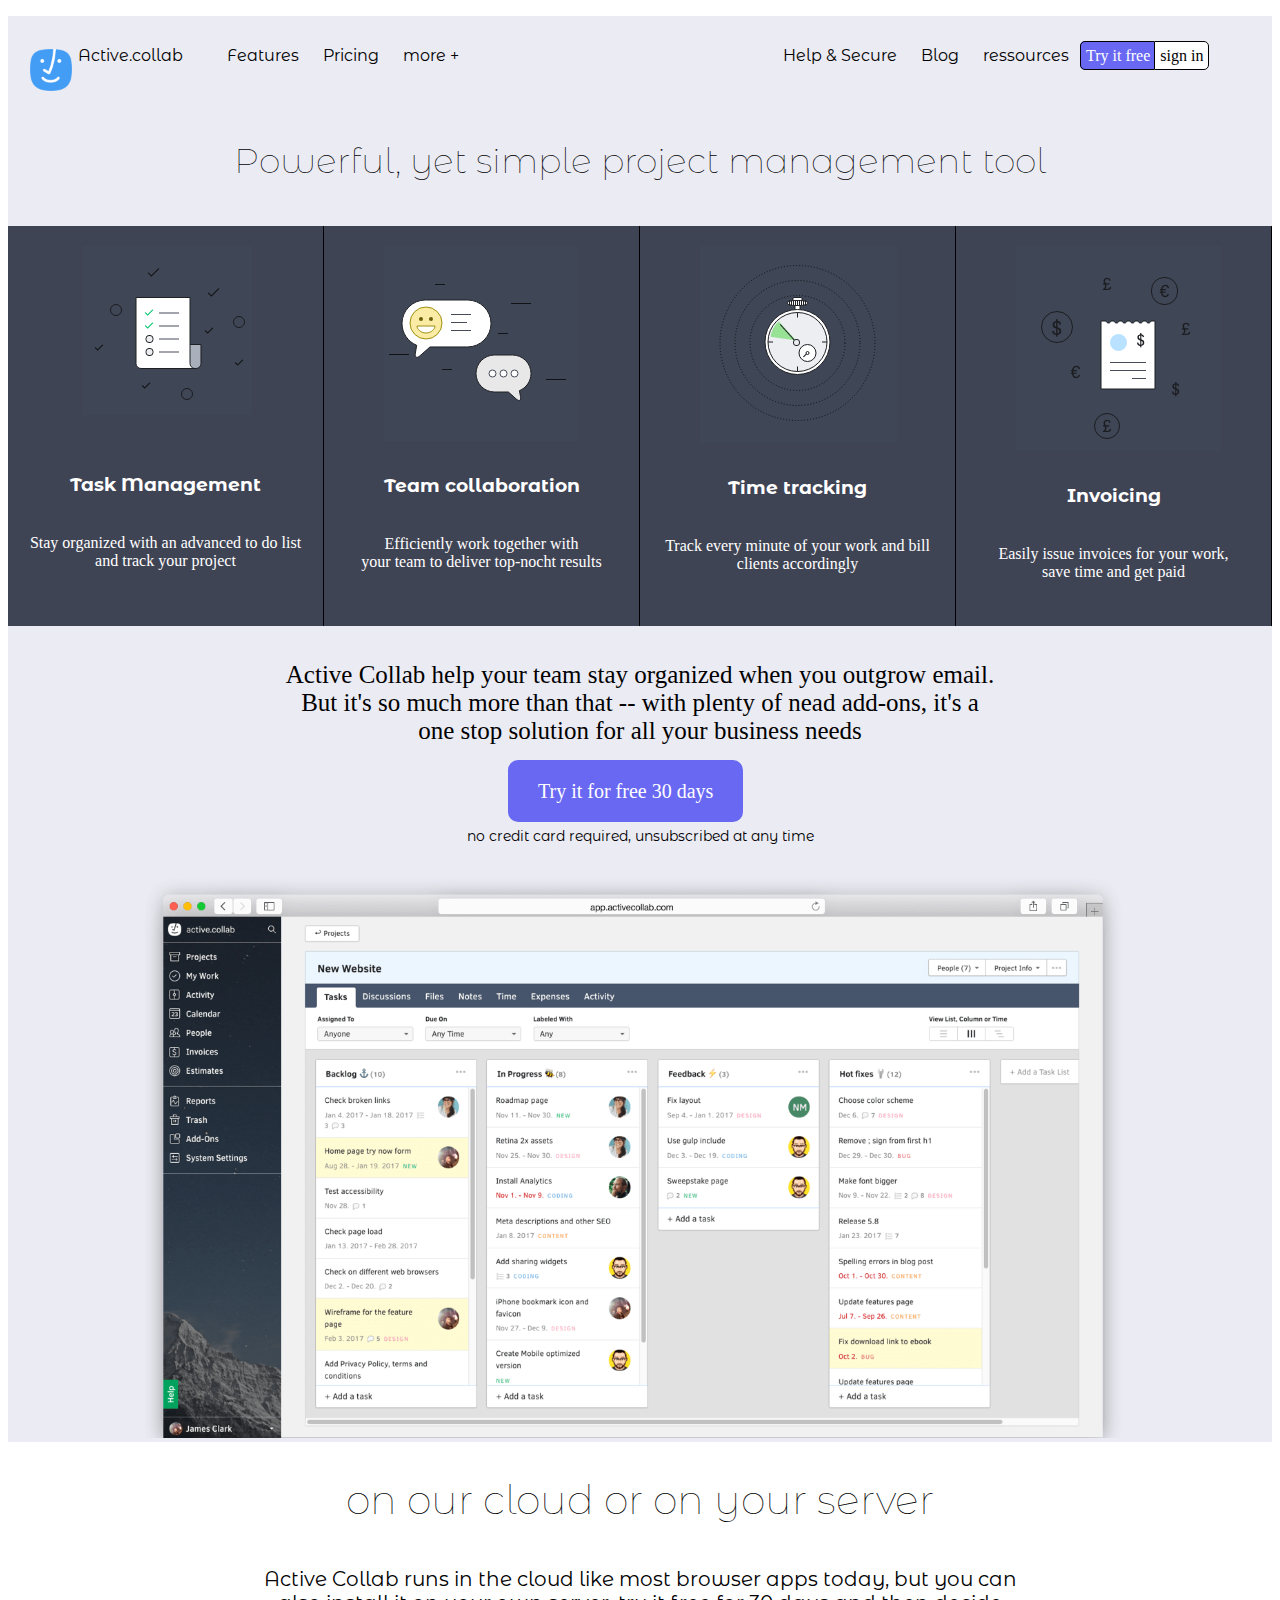
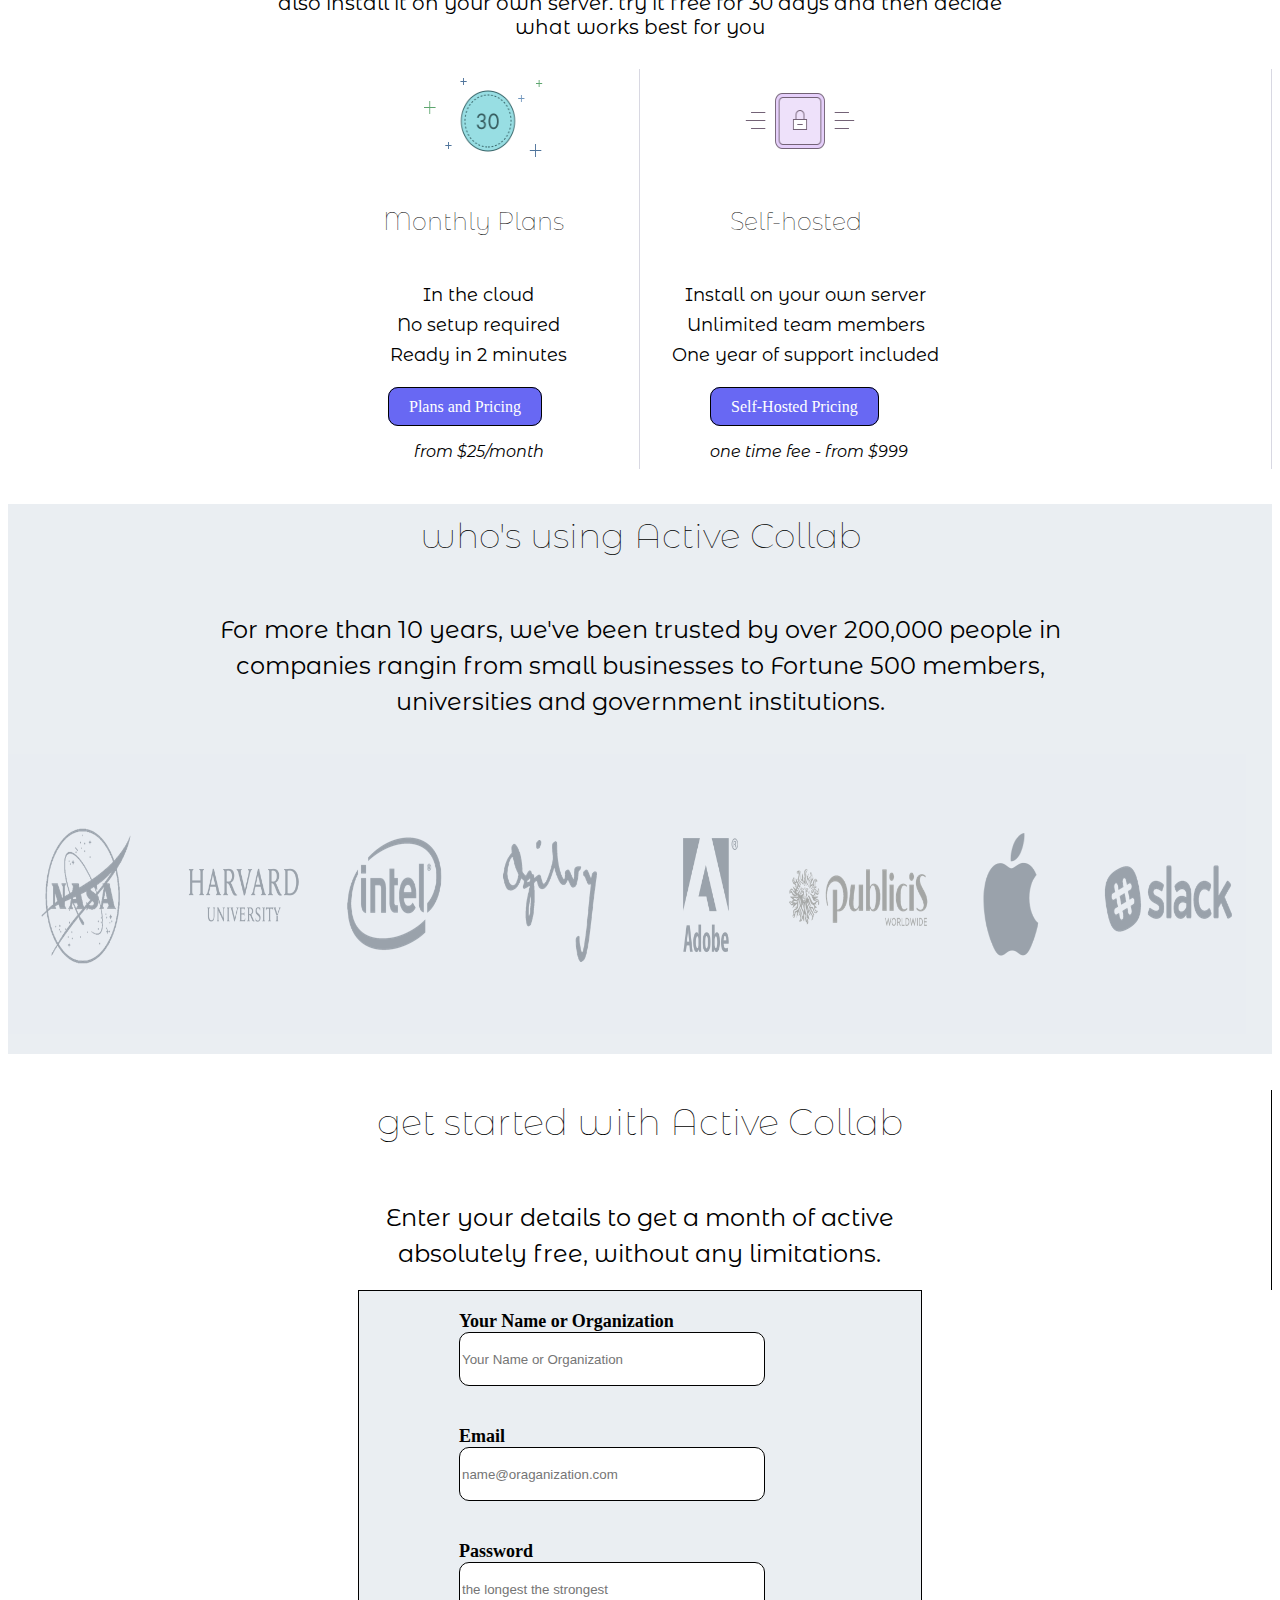
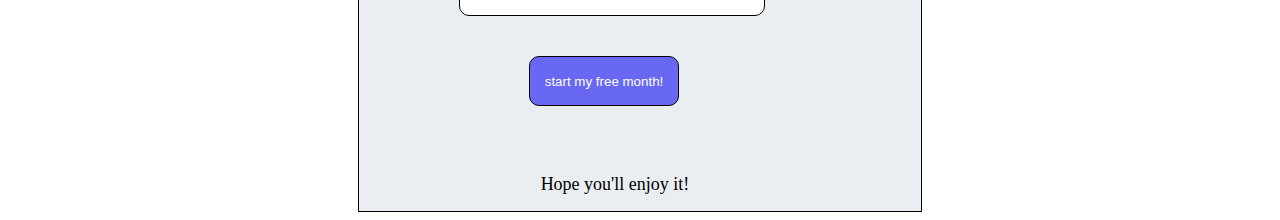
==== Activecollab/index.html @ 21b17a44 "Add files via upload" ====
<!DOCTYPE html>
<html>
    <head>
        <title>ActiveCollab</title>
        <meta charset="utf-8">
        <link rel="stylesheet" href="webroot/css/collab.css">
        <link href="https://fonts.googleapis.com/css?family=Montserrat+Alternates&display=swap" rel="stylesheet">

    </head>

    <body>
        <header>
            <nav>
                <ul>
                    <img  id="favicon" src="webroot/images/favicon.ico.png" alt="icon">
                    <li>Active.collab</li>
                    <li class="menu"> Features</li>
                    <li class="menu">Pricing</li>
                    <li class="menu">more +</li>
                    <li class="menuF">Help & Secure</li>
                    <li class="menuF">Blog</li>
                    <li class="menuF">ressources</li>
                    <a class="buttonMenu1" href="#">Try it free</a>
                    <a class="buttonMenu2" href="#">sign in</a>
                </ul>
            </nav>
            <h1>Powerful, yet simple project management tool</h1>

            <div>
                <article>
                    <img id="logo1" src="webroot/images/Docs.png" alt="Tasks">
                    <h3>Task Management</h3>
                    <p>Stay organized with an advanced to do list and track your project</p>
                </article>
    
                <article>
                    <img class="logo" src="webroot/images/teamCLogo.png" alt="Team">
                    <h3>Team collaboration</h3>
                    <p>Efficiently work together with <br> your team to deliver top-nocht results</p>
                </article>
    
                <article>
                <img class="logo" src="webroot/images/timetracking.png" alt="Time">
                <h3>Time tracking</h3>
                <p>Track every minute of your work and bill clients accordingly</p>
                </article>
    
                <article>
                    <img class="logo" src="webroot/images/invoicing.png" alt="invoicing">
                    <h3>Invoicing</h3>
                    <p>Easily issue invoices for your work, <br> save time and get paid</p>
                </article>
    
            </div>
            <p id="helpP">Active Collab help your team stay organized when you outgrow email.<br> 
                But it's so much more than that -- with plenty of nead add-ons,
                it's a <br> one stop solution for all your business needs
            </p>
            <a id="freetrialB" href="#">Try it for free 30 days</a>
            <p id="creditC">no credit card required, unsubscribed at any time</p>
            <img id="screen" src="webroot/images/activecollab-screenshot.png" alt="">

        </header>
        
        <h2>on our cloud or on your server</h2>
        <p id="cloudP">Active Collab runs in the cloud like most browser apps today,
           but you can <br> also install it on your own server. try it
           free for 30 days and then decide <br> what works best for you
        </p>
       
        <section id="abonnement">
            
            <article class="abo">
                <img id="planF1"src="webroot/images/monthlyplans.png" alt="month">
                <h3 id= "payementM">Monthly Plans</h3>
                <p id="billM">In the cloud <br> No setup required <br>
                   Ready in 2 minutes
                </p>
                <a id="boutonMP" href="#">Plans and Pricing</a>
                <p id="priceM"><i>from $25/month</i></p> 
            </article>
            <article class="abo">
                <img id="planF2" src="webroot/images/selfhosted.png" alt="oneself">
                <h3  id= "payementY">Self-hosted</h3>
                <p id="billY">Install on your own server <br>
                   Unlimited team members <br>
                One year of support included
            </p>
            <a id="boutonYP" href="#">Self-Hosted Pricing</a>
            <p id="priceY"><i>one time fee - from $999</i></p>

            </article>
            
        </section>
        
        <article id="pub">
            <h3 id="sousTitrebrand">who's using Active Collab</h3>
            <p id="parabrand">For more than 10 years, we've been trusted by over 200,000 people in <br> companies rangin from small businesses to Fortune 500 members, <br> universities and government institutions.</p>
            <img id="brd" src="webroot/images/brand-logos.png" alt="brand">
        </article>
        <article id="formulaire">
            <h3 id="sub"> get started with Active Collab</h3>
            <p id="subP">Enter your details to get a month of active <br> absolutely free, without any limitations.</p>
        </article>
        
        <form method="post" action="Activecollab">
            
           
                
                <label for="name"> <strong>Your Name or Organization</strong></label><br>
                <input type="text" name="name" placeholder="Your Name or Organization" id="name"><br>
                <label for="email"><strong>Email</strong></label><br>
                <input type="email" name="email" placeholder="name@oraganization.com" id="email" /><br>
                <label for="pass"><strong>Password</strong></label><br>
                <input type="password" name="pass" placeholder="the longest the strongest" id="pass"><br>
                <input type="submit" value="start my free month!" id="submit">
                <p id="hope">Hope you'll enjoy it!</p>
 
        </form>
        
        
    </body>
</html>
---- Activecollab/webroot/css/collab.css ----
#favicon{

    width: 50px;
    height: 50px;
    position: absolute;
    top: 5%;
    left: 2%;
}
header{
    background-color: rgb(235, 235, 243);
}
nav{
    height: 80px;
    
}
ul{
    list-style-type: none;
}
li{
    display: inline-block;
    font-family: 'Montserrat Alternates', sans-serif;
    line-height: 80px;   
}
nav li:nth-child(2){
    margin-left: 30px;
}
nav li:nth-child(3){
    margin-left: 30px;
}
nav li:nth-child(6){

    margin-left: 300px;
}
.menu{

    padding-left: 10px;
    padding-right: 10px;
}
.menuF{

    padding-left: 10px;
    padding-right: 10px;
}
.buttonMenu1{

    border: 1px solid black;
    border-top-left-radius: 5px;
    border-bottom-left-radius: 5px;
    padding: 5px;
    margin:-3px;
    text-decoration: none;
    background-color: rgb(104, 104, 243);
    color:white;
}
.buttonMenu2{

    border: 1px solid black;
    border-top-right-radius: 5px;
    border-bottom-right-radius: 5px;
    padding: 5px;
    margin:-3px;
    text-decoration: none;
    color:black;
    background-color: white;
}

h1{

    text-align: center;
    padding: 20px;
    font-size: 35px;
    font-family: 'Montserrat Alternates', sans-serif;
    font-weight: lighter;
}
h3{
    padding: 10px;
    text-align: center;
    font-family: 'Montserrat Alternates', sans-serif;
}
p{
    text-align: center;
    padding: 10px;
}

div{
    display:grid;
    grid-template-columns:repeat(4,1fr);
    height: 400px;
    background-color:#3f4454;
    color: white;
    
}
article{
    height: 400px;
    border-right: 1px solid black;
}

#logo1{

    padding-left: 75px;
    padding-top: 20px;
    padding-bottom: 25px;
}
.logo{

    padding-left: 60px;
    padding-top: 20px;
}
#helpP{
    text-align:center;
    font-size: 25px;
}
#freetrialB{

    color:white;
    padding: 20px;
    padding-left: 30px;
    padding-right: 30px;
    font-size: 20px;
    background-color: rgb(104, 104, 243);
    margin-left: 500px;
    border-radius: 10px;
    text-decoration: none;
}
#screen{
    
    width: 1000px;
    height: 375;
    margin-left: 125px;
}
#creditC{

    text-align: center;
    font-size: 14px;
    font-family: 'Montserrat Alternates', sans-serif;
}
h2{
    
    text-align: center;
    font-size: 40px;
    font-family:'Montserrat Alternates', sans-serif;
    font-weight: lighter;
}
#cloudP{

    font-size: 20px;
    text-align: center;
    font-family:'Montserrat Alternates', sans-serif;
}

#abonnement{
    display: grid;
    grid-template-columns:repeat(2,1fr);
   
}
.abo{

    border-right: 1px solid  rgb(216, 216, 226);
}
#planF1{
    width: 160px;
    height: 100px;
    margin-left: 400px;
}
#planF2{
    width: 160px;
    height: 100px;
    margin-left: 80px;
}

#payementM{

    margin-left: 300px;
    font-family:'Montserrat Alternates', sans-serif;
    font-size: 24px;
    font-weight: lighter;
    
}
#payementY{

    margin-right: 320px;
    font-family:'Montserrat Alternates', sans-serif;
    font-size: 24px;
    font-weight: lighter;
}
#billM{

    text-align: center;
    font-family:'Montserrat Alternates', sans-serif;
    line-height: 30px;
    font-size: 18px;
    margin-left: 310px;
}
#billY{

    text-align: center;
    font-family:'Montserrat Alternates', sans-serif;
    line-height: 30px;
    font-size: 18px;
    margin-right: 300px;
}
#boutonMP{

    border: 1px solid black;
    background-color: rgb(104, 104, 243);
    border-radius: 10px;
    padding: 10px 20px 10px 20px;
    text-decoration: none;
    margin-left: 380px;
    color:white;
}

#boutonYP{

    border: 1px solid black;
    background-color: rgb(104, 104, 243);
    border-radius: 10px;
    padding: 10px 20px 10px 20px;
    text-decoration: none;
    color:white;
    margin-left: 70px;
}
#priceM{

    font-family:'Montserrat Alternates', sans-serif;
    text-align: center;
    margin-left: 310px;
}
#priceY{

    font-family:'Montserrat Alternates', sans-serif;
    text-align: left;
    margin-left: 60px;
}
#pub{
    background-color: #eaeef2;
    border: none;
    height: 550px;
}

#brd{
    
    width: 1238px;
    height: 280px;
}
#sousTitrebrand{
    
    font-family:'Montserrat Alternates', sans-serif;
    font-size: 35px;
    font-weight: lighter;
    
}
#parabrand{
    
    font-size: 24px;
    font-family:'Montserrat Alternates', sans-serif;
    line-height: 1.5;
    
}
#sub{
    
    font-family:'Montserrat Alternates', sans-serif;
    font-size: 36px;
    font-weight: lighter;
}
#subP{
    
    font-size: 24px;
    font-family:'Montserrat Alternates', sans-serif;
    line-height: 1.5;
    
}
#formulaire{
    
    height: 200px;
}
form{
    
    text-align: justify;
    font-size: 18px;
    border: 1px solid black;
    height: 500px;
    width 400px;
    background-color:#eaeef2;
    padding: 20px 0 0 100px;
    margin:0 350px;
    
}
input{
    margin-bottom: 40px;
    width: 300px;
    height: 50px;
    border: 1px solid black;
    border-radius: 10px;
    
}
#submit{
    width: 150px;
    height: 50px;
    border: 1px solid black;
    border-radius: 10px;
    margin-left: 70px;
    color: white;
    background-color: rgb(104, 104, 243);
    
}

#hope{
    
    margin-right: 150px;
}
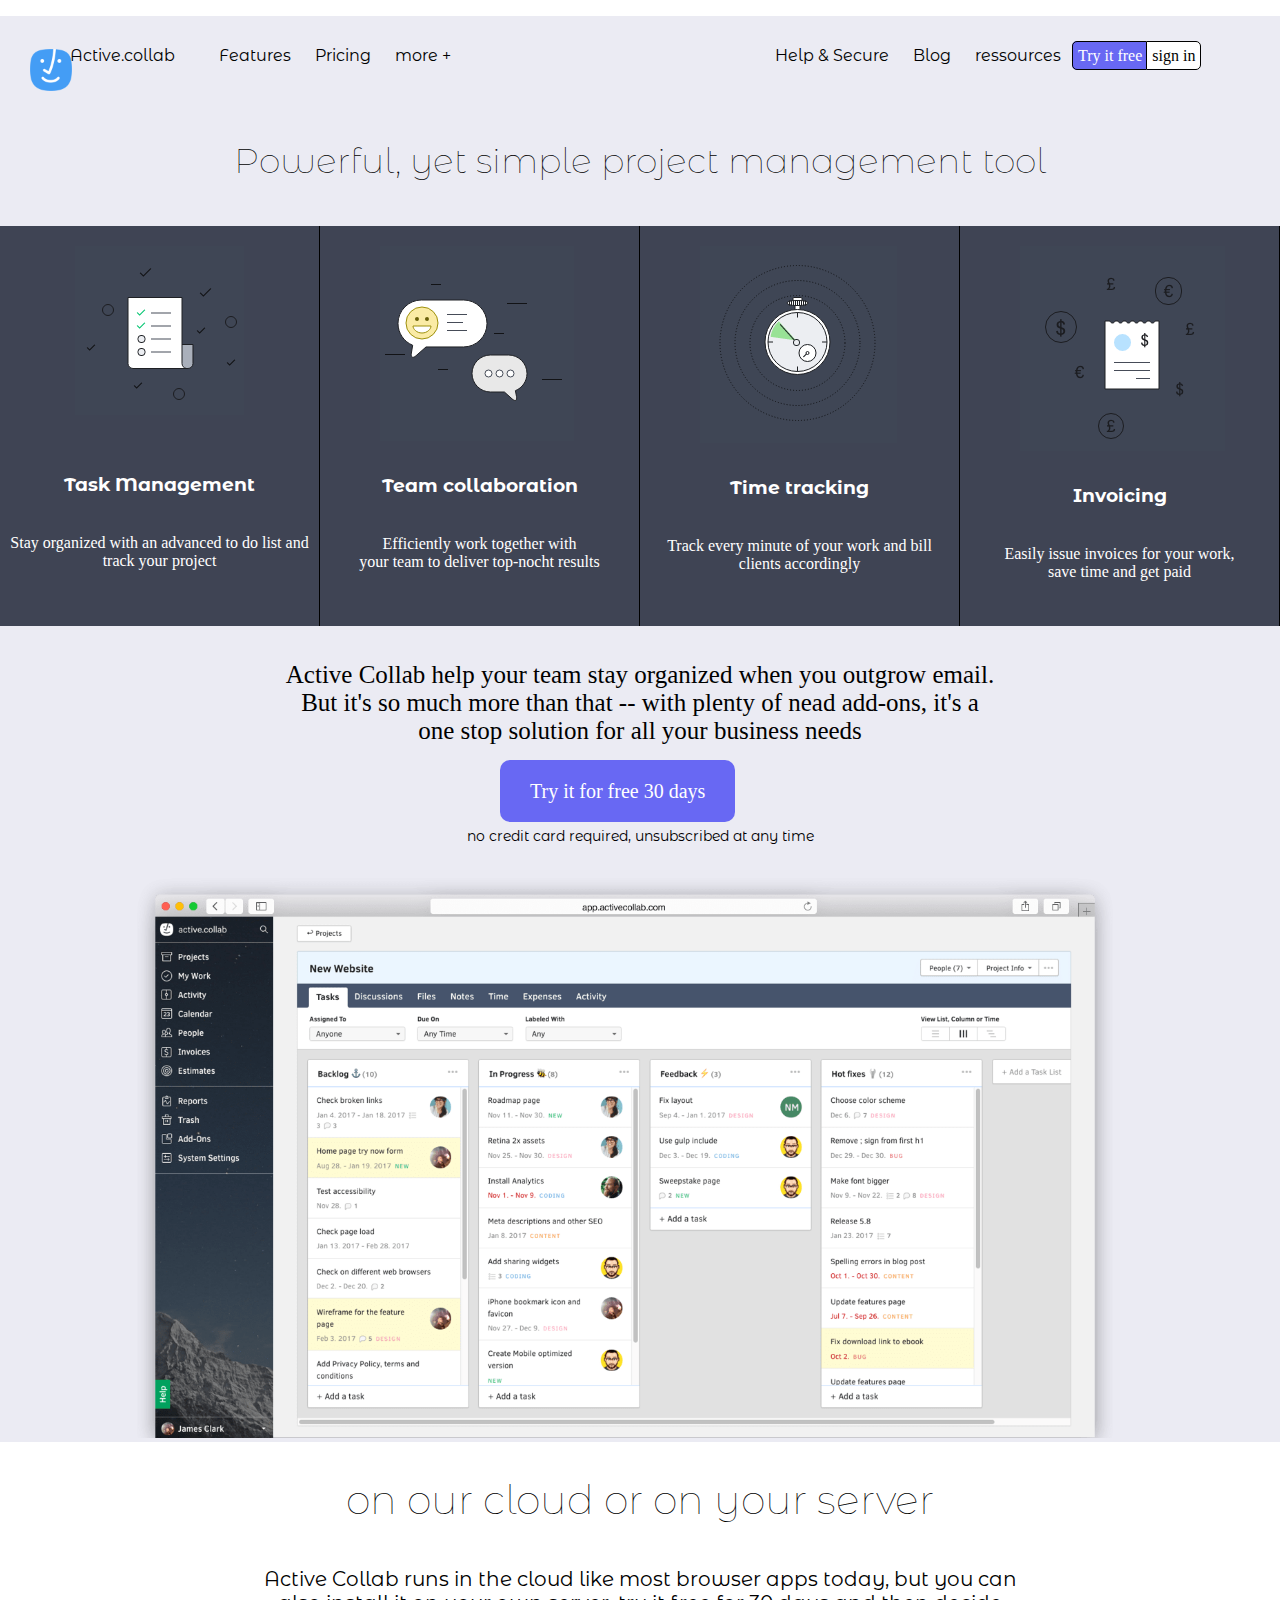
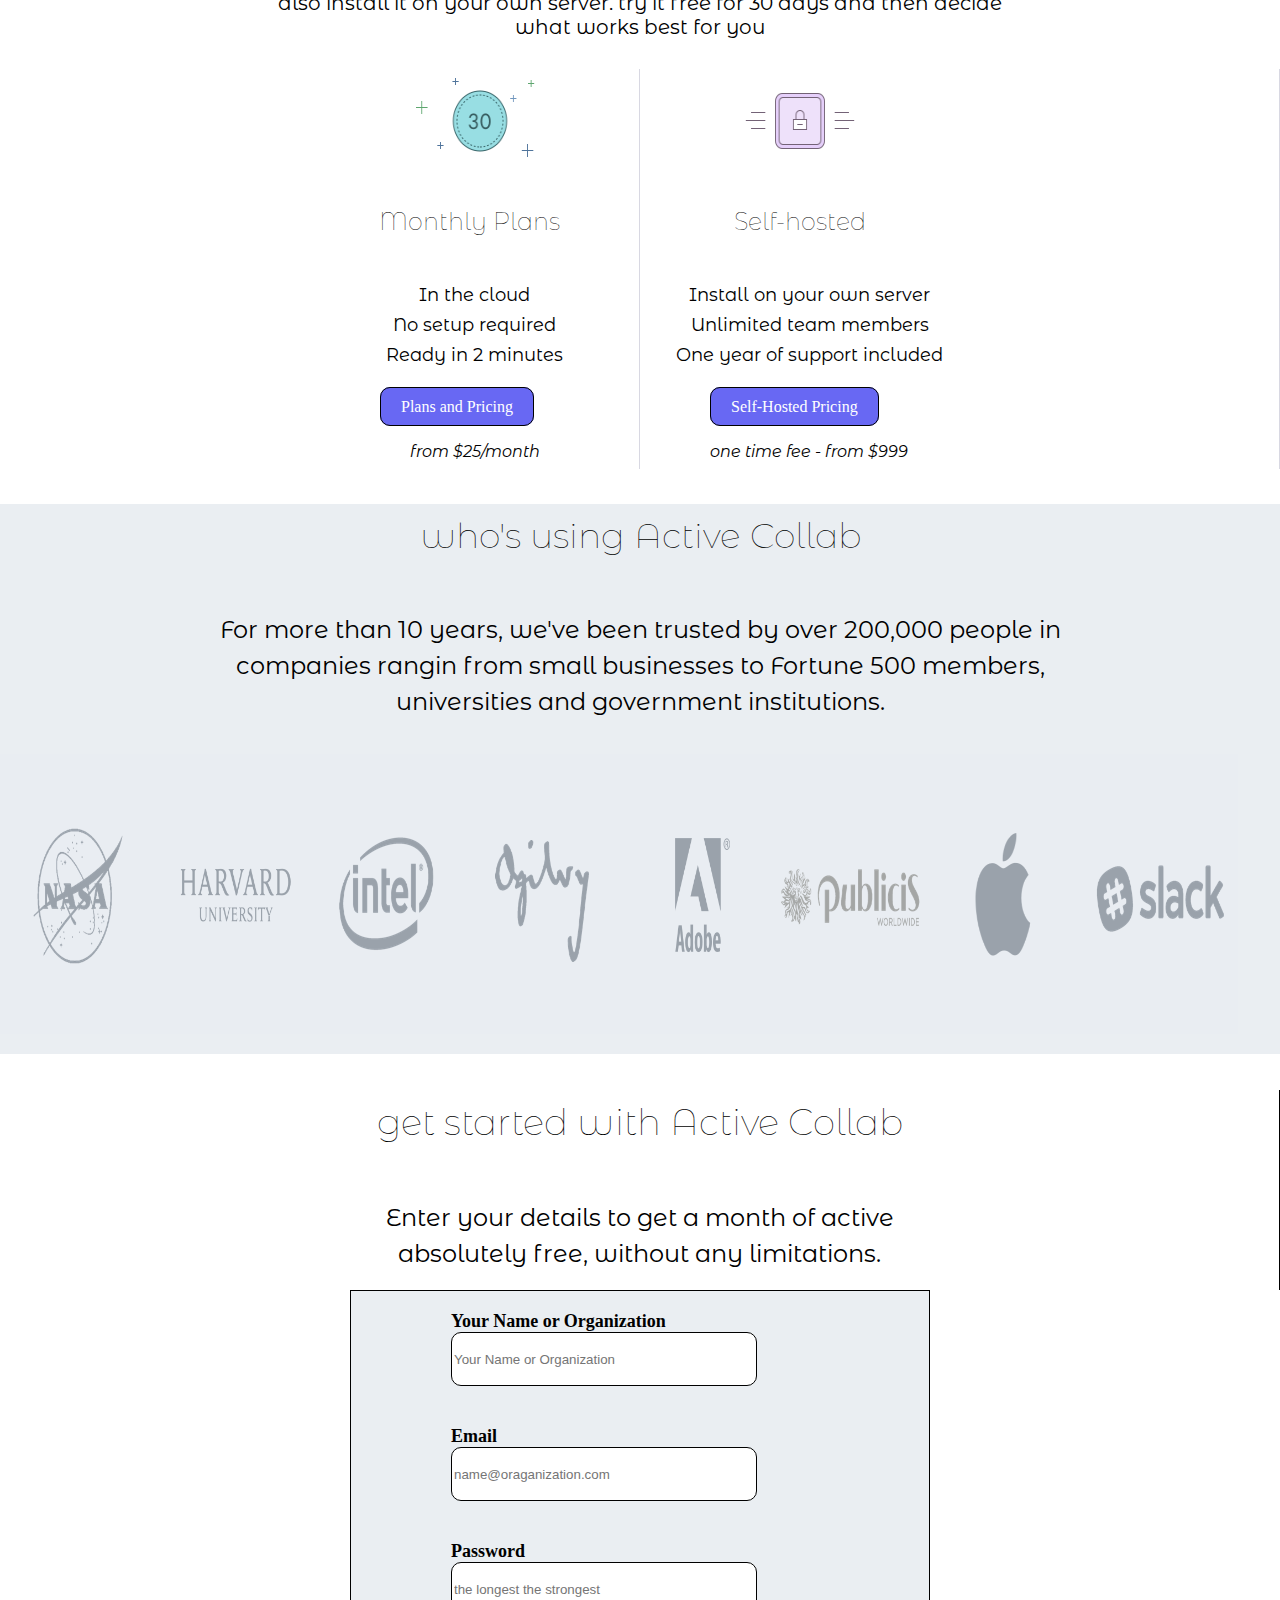
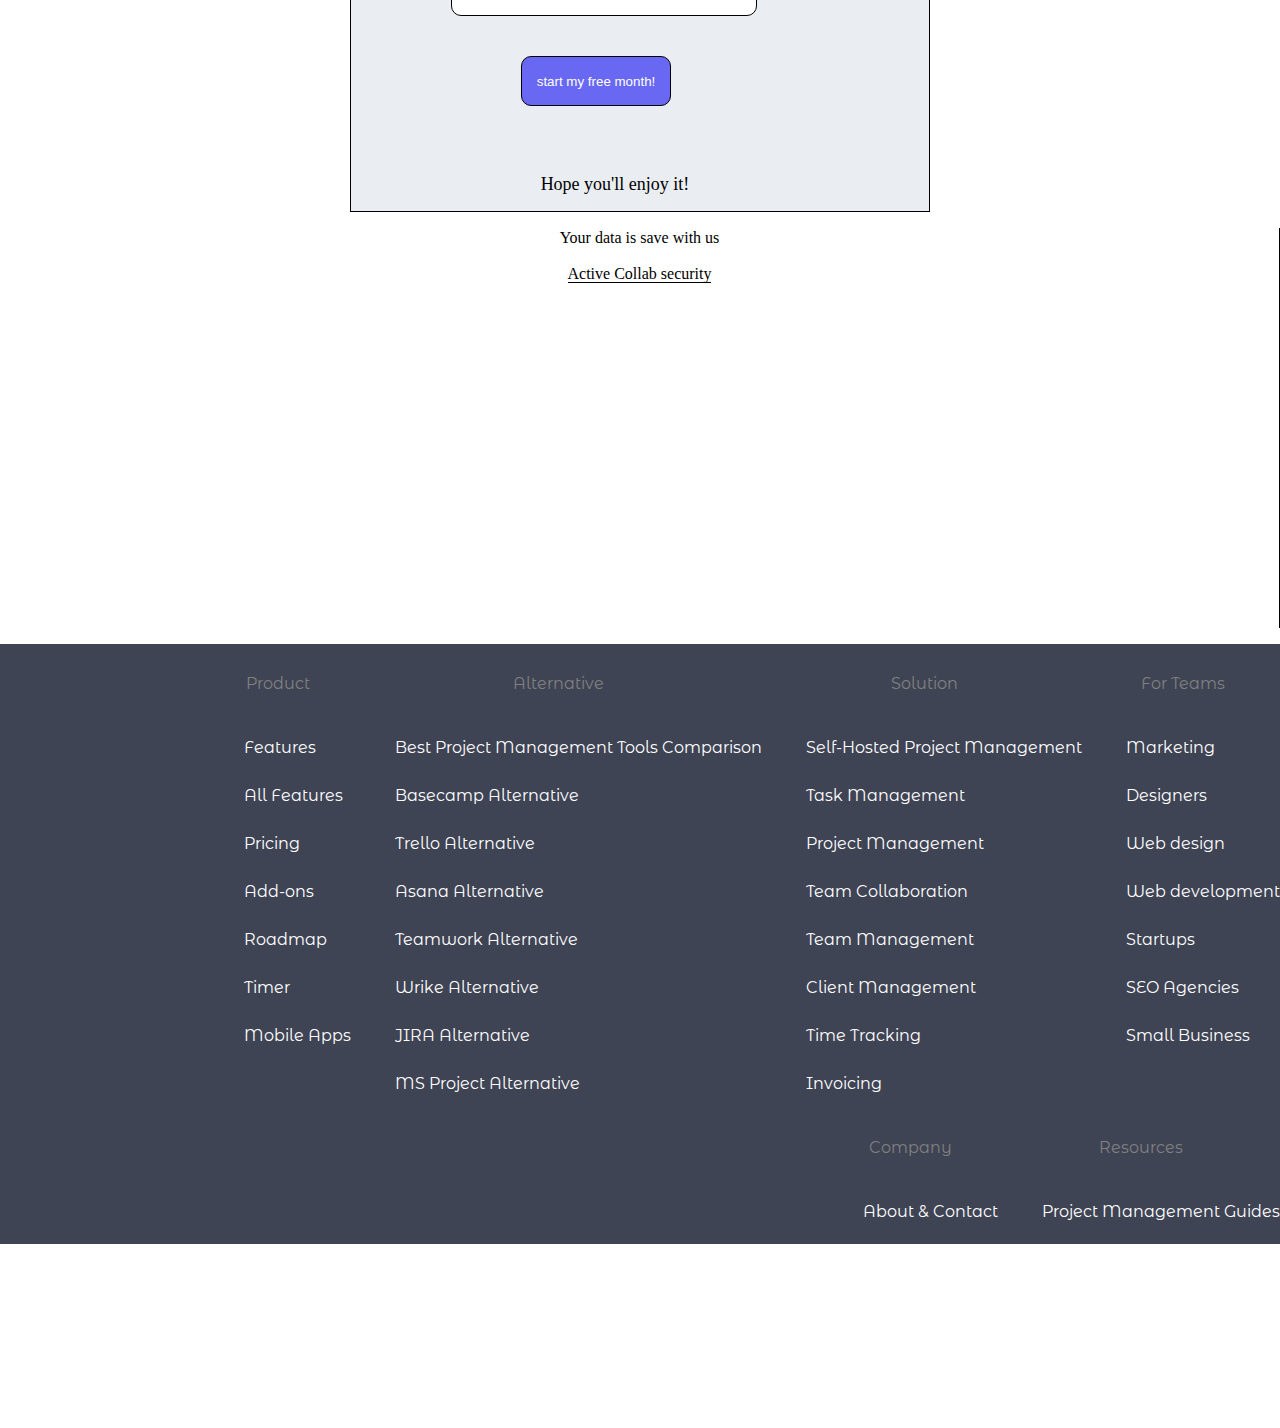
==== commit 0c95e007: "upload" ====
--- a/Activecollab/index.html
+++ b/Activecollab/index.html
@@ -117,6 +117,83 @@
                 <p id="hope">Hope you'll enjoy it!</p>
  
         </form>
+        <article id="data"> 
+            <p>Your data is save with us</p>
+        <p><a href="#">Active Collab security</a></p>
+        </article>
+        
+        <footer>
+            <ul>
+                <li class="deroulantFooter">Product
+                    <ul class="sousmenuFooter">
+                        <li class="menuFooter">Features</li>
+                        <li class="menuFooter">All Features</li>
+                        <li class="menuFooter">Pricing</li>
+                        <li class="menuFooter">Add-ons</li>
+                        <li class="menuFooter">Roadmap</li>
+                        <li class="menuFooter">Timer</li>
+                        <li class="menuFooter">Mobile Apps</li>
+                    </ul>
+                </li>
+                <li class="deroulantFooter">Alternative
+                    <ul class="sousmenuFooter">
+                        <li class="menuFooter">Best Project Management Tools Comparison</li>
+                        <li class="menuFooter">Basecamp Alternative</li>
+                        <li class="menuFooter">Trello Alternative</li>
+                        <li class="menuFooter">Asana Alternative</li>
+                        <li class="menuFooter">Teamwork Alternative</li>
+                        <li class="menuFooter">Wrike Alternative</li>
+                        <li class="menuFooter">JIRA Alternative</li>
+                        <li class="menuFooter">MS Project Alternative</li>
+                    </ul>
+                </li>
+                <li class="deroulantFooter">Solution
+                    <ul class="sousmenuFooter">
+                        <li class="menuFooter">Self-Hosted Project Management</li>
+                        <li class="menuFooter">Task Management</li>
+                        <li class="menuFooter">Project Management</li>
+                        <li class="menuFooter">Team Collaboration</li>
+                        <li class="menuFooter">Team Management</li>
+                        <li class="menuFooter">Client Management</li>
+                        <li class="menuFooter">Time Tracking</li>
+                        <li class="menuFooter">Invoicing</li>
+                    </ul>
+                </li>
+                <li class="deroulantFooter">For Teams
+                    <ul class="sousmenuFooter">
+                        <li class="menuFooter">Marketing</li>
+                        <li class="menuFooter">Designers</li>
+                        <li class="menuFooter">Web design</li>
+                        <li class="menuFooter">Web development</li>
+                        <li class="menuFooter">Startups</li>
+                        <li class="menuFooter">SEO Agencies</li>
+                        <li class="menuFooter">Small Business</li>
+                    </ul>
+                </li>
+                <li class="deroulantFooter">Company
+                    <ul class="sousmenuFooter">
+                        <li class="menuFooter">About & Contact</li>
+                        <li class="menuFooter">Careers</li>
+                        <li class="menuFooter">Privacy Policy</li>
+                        <li class="menuFooter">Terms of Service</li>
+                        <li class="menuFooter">Security</li>
+
+                    </ul>
+                </li>
+                <li class="deroulantFooter">Resources
+                    <ul class="sousmenuFooter">
+                        <li class="menuFooter">Project Management Guides</li>
+                        <li class="menuFooter">Blog</li>
+                        <li class="menuFooter">Newsletter</li>
+                        <li class="menuFooter">Help & Support</li>
+                    </ul>
+                </li>
+            </ul>
+            
+        
+        
+        
+        </footer>
         
         
     </body>
--- a/Activecollab/webroot/css/collab.css
+++ b/Activecollab/webroot/css/collab.css
@@ -1,3 +1,7 @@
+body{
+    
+    margin:auto;
+}
 #favicon{
 
     width: 50px;
@@ -309,6 +313,46 @@
     
     margin-right: 150px;
 }
-
-
-
+#data{
+    
+    line-height: 0;
+}
+
+#data a{
+    color:black;
+    text-decoration: none;
+    border-bottom: 1px solid black;
+}
+
+
+.deroulantFooter{
+    
+    color:gray;
+    vertical-align: top;
+    text-align: center;
+
+}
+
+.menuFooter{
+    
+    display:inherit;
+    font-family: 'Montserrat Alternates', sans-serif;
+    line-height: 3;
+    color:white;
+    text-align: left
+    
+}
+footer{
+    
+    height: 600px;
+    background-color:#3f4454;
+    color: white;
+    text-align:right;
+    margin-bottom: 0%
+    
+}
+
+
+
+
+
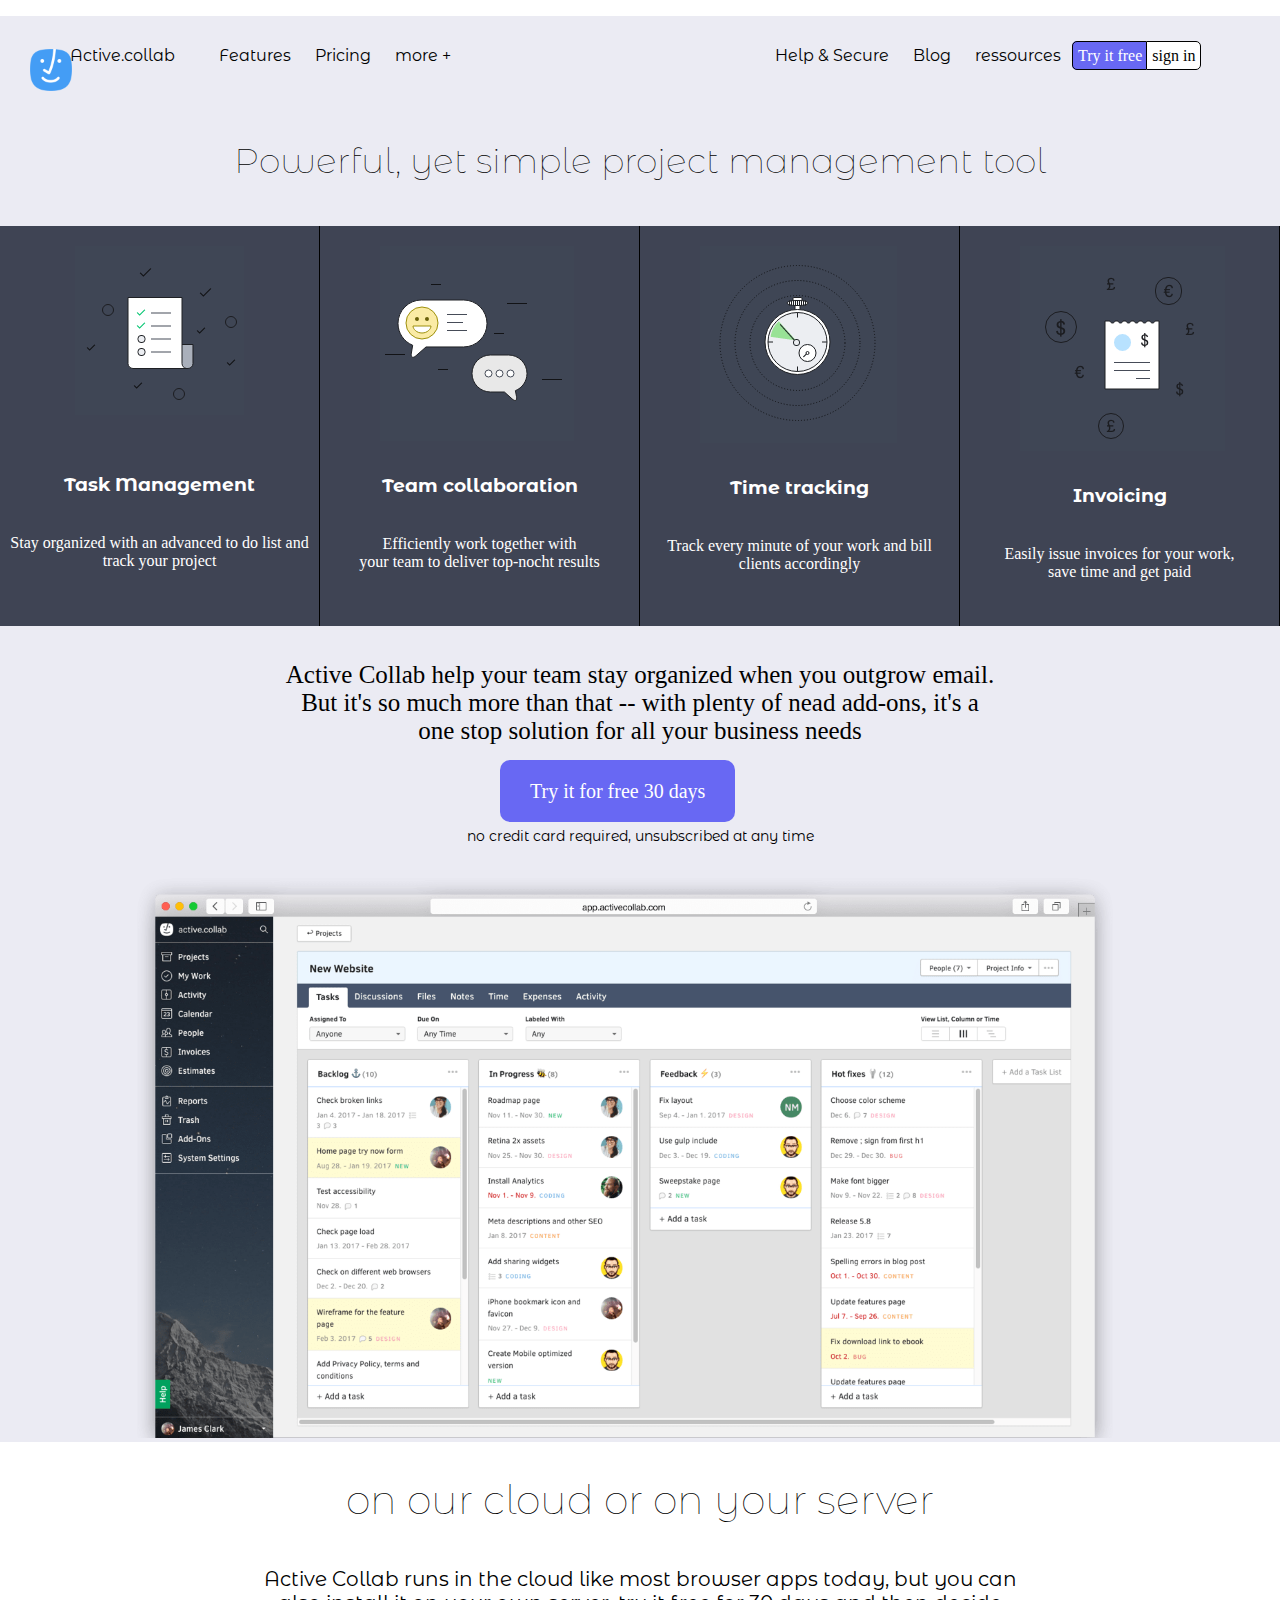
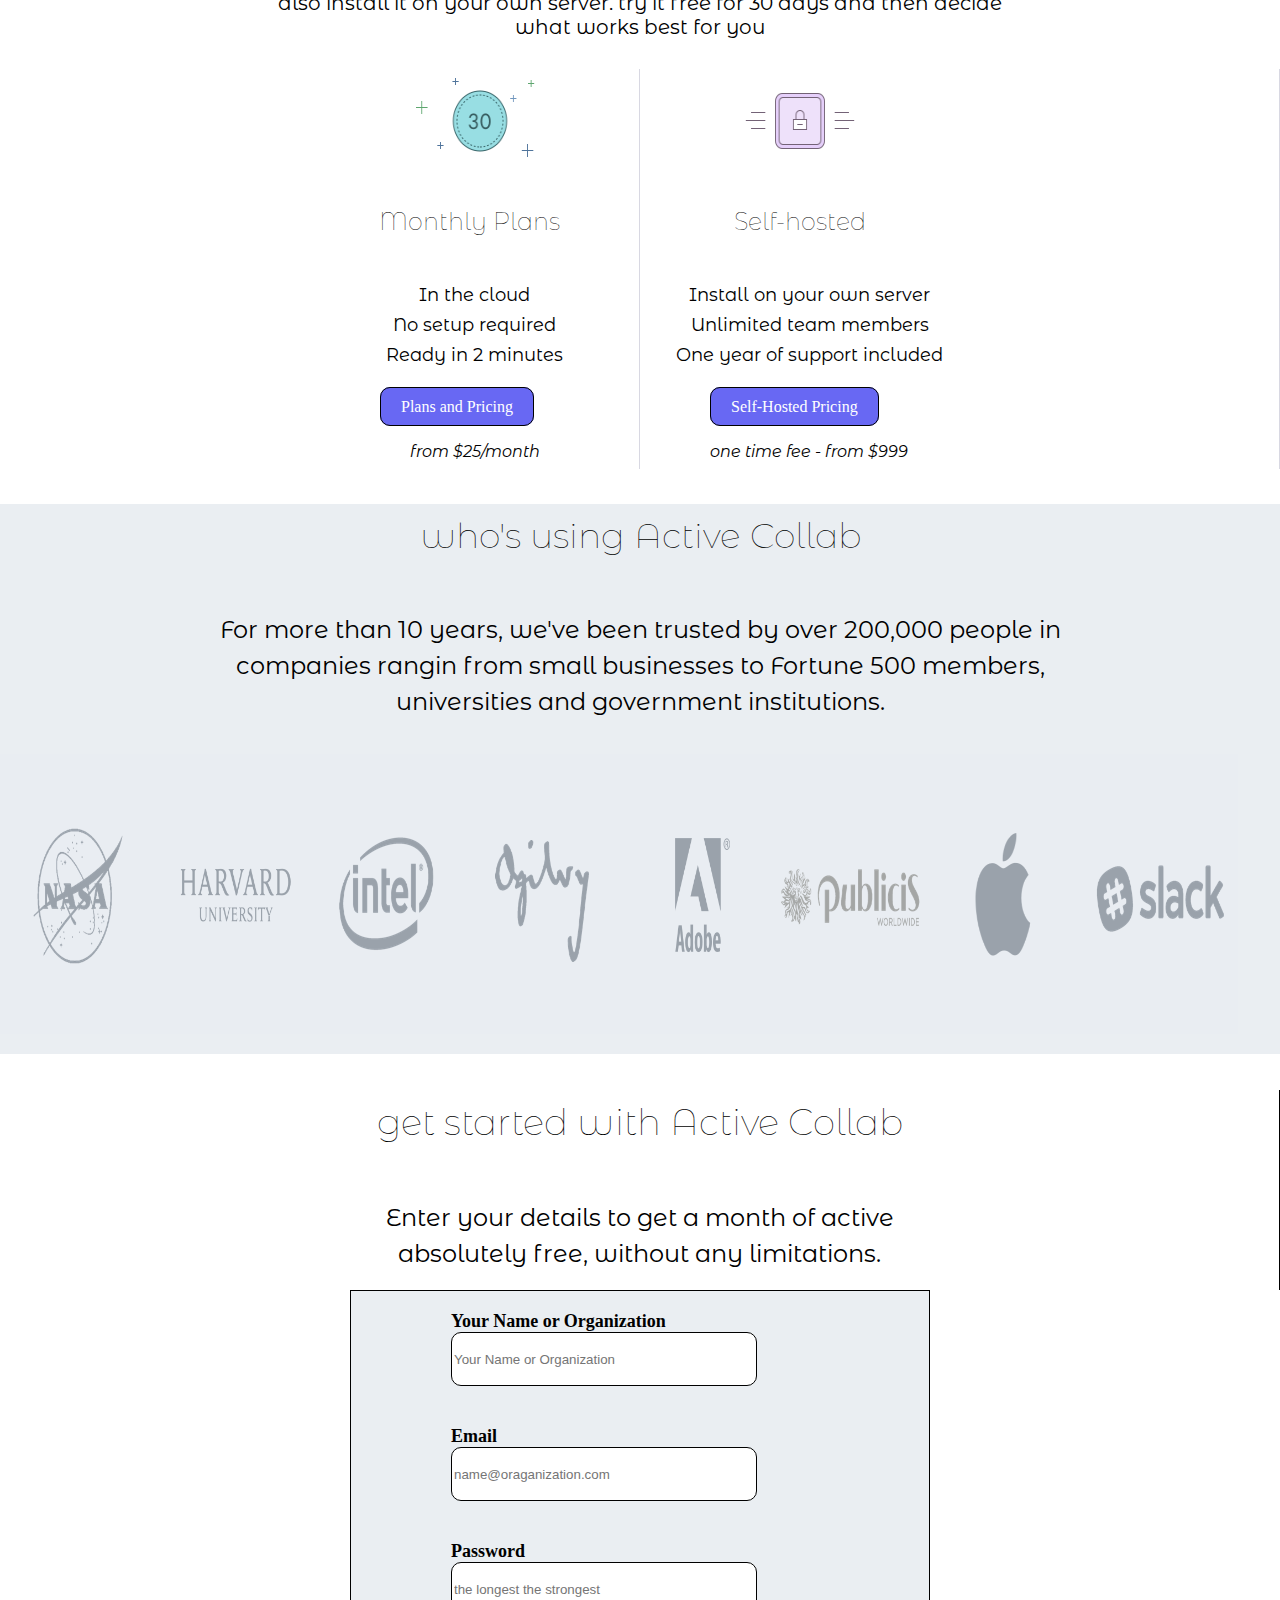
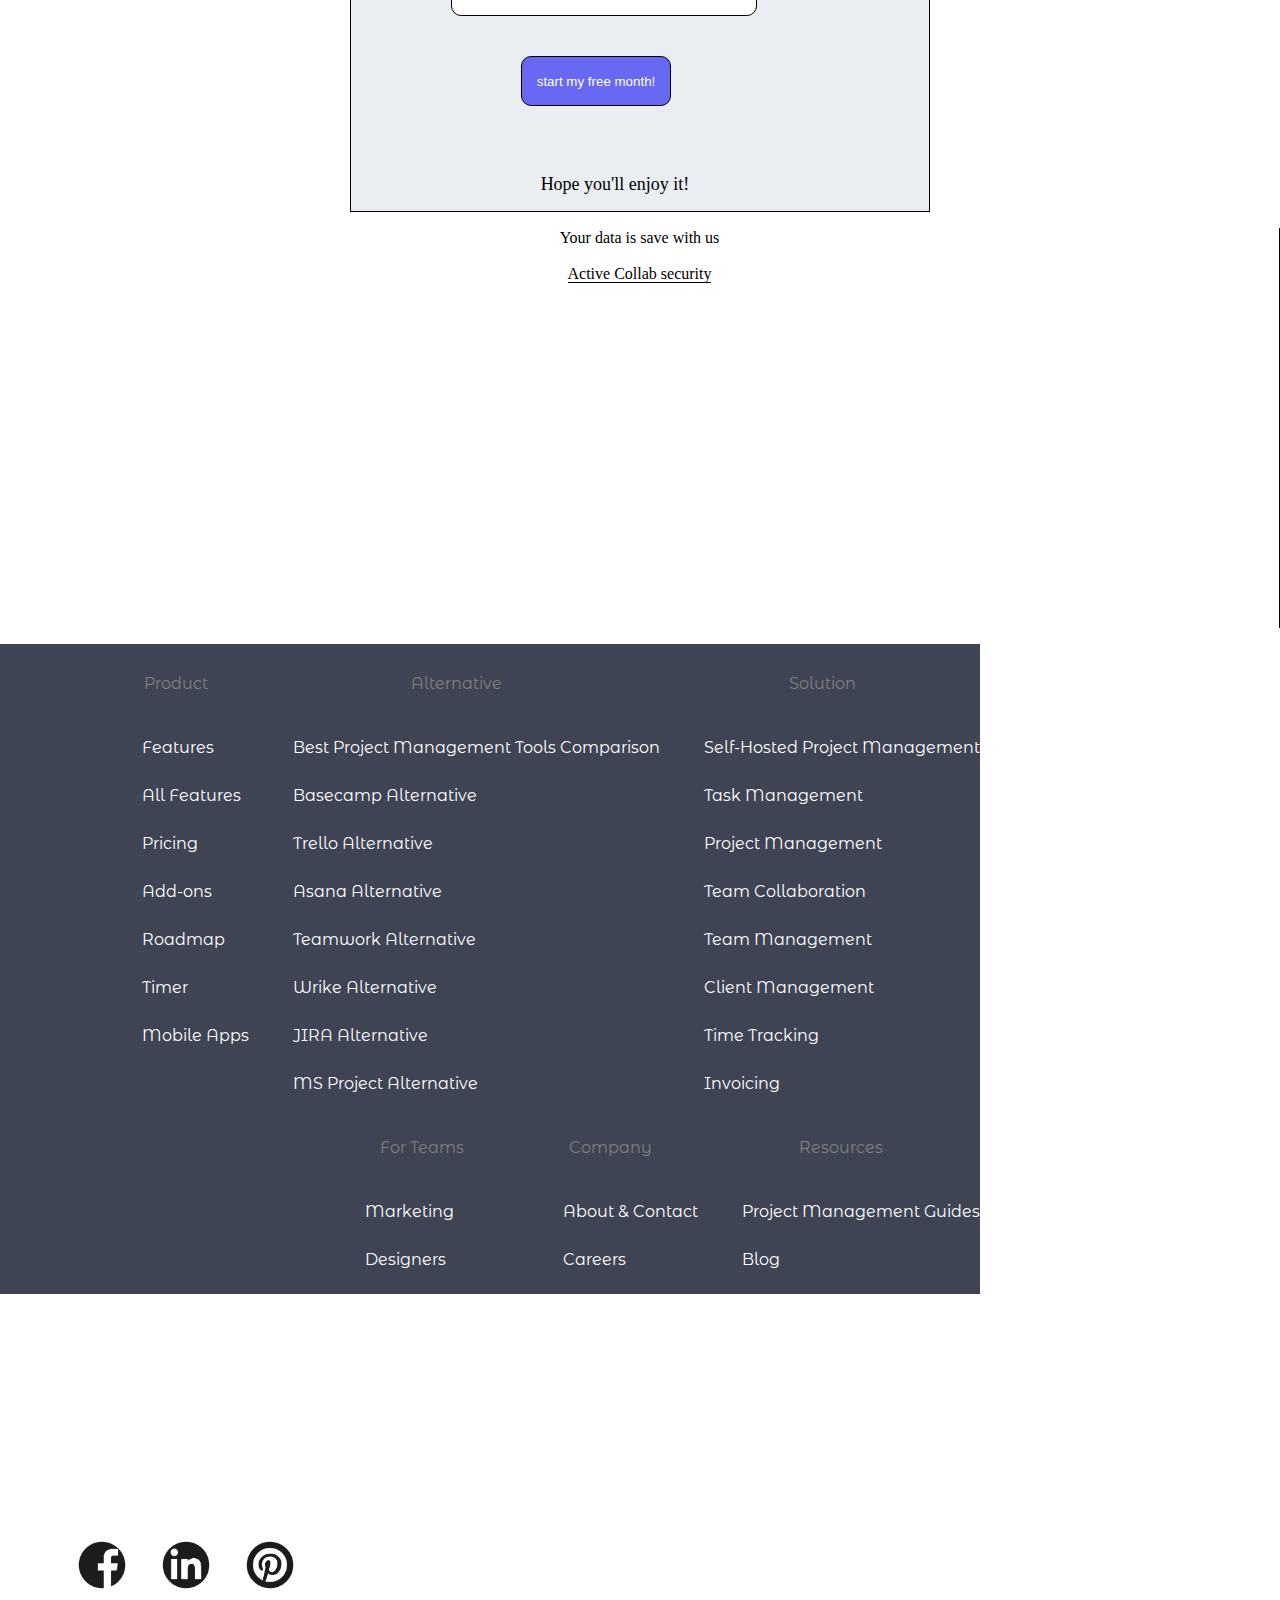
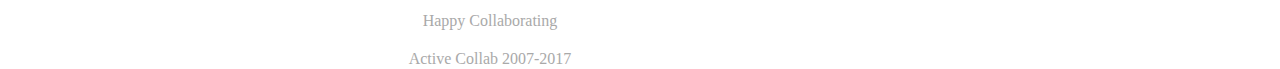
==== commit 0bde0408: "upload" ====
--- a/Activecollab/index.html
+++ b/Activecollab/index.html
@@ -190,7 +190,12 @@
                 </li>
             </ul>
             
-        
+            <img  class="reseau" src="webroot/images/facebook.jpg" alt="facebook">
+            <img  class="reseau" src="webroot/images/linkedin.jpg" alt="linkedin">
+            <img  class="reseau" id="pinterest" src="webroot/images/pinterest.jpg" alt="pinterest">
+            
+            <p class="copyright">Happy Collaborating</p>
+            <p class="copyright">Active Collab 2007-2017</p>
         
         
         </footer>
--- a/Activecollab/webroot/css/collab.css
+++ b/Activecollab/webroot/css/collab.css
@@ -344,15 +344,26 @@
 }
 footer{
     
-    height: 600px;
+    height: 650px;
     background-color:#3f4454;
     color: white;
     text-align:right;
-    margin-bottom: 0%
-    
-}
-
-
-
-
-
+    margin-bottom: 0%;
+    margin-right: 300px;
+    
+}
+.reseau{
+    width: 50px;
+    height: 50px;
+    padding:0 15px 0 15px;
+}
+#pinterest{
+    margin-right: 670px;
+}
+p.copyright{
+    color: darkgrey;
+    line-height: 0.1;
+}
+
+
+
